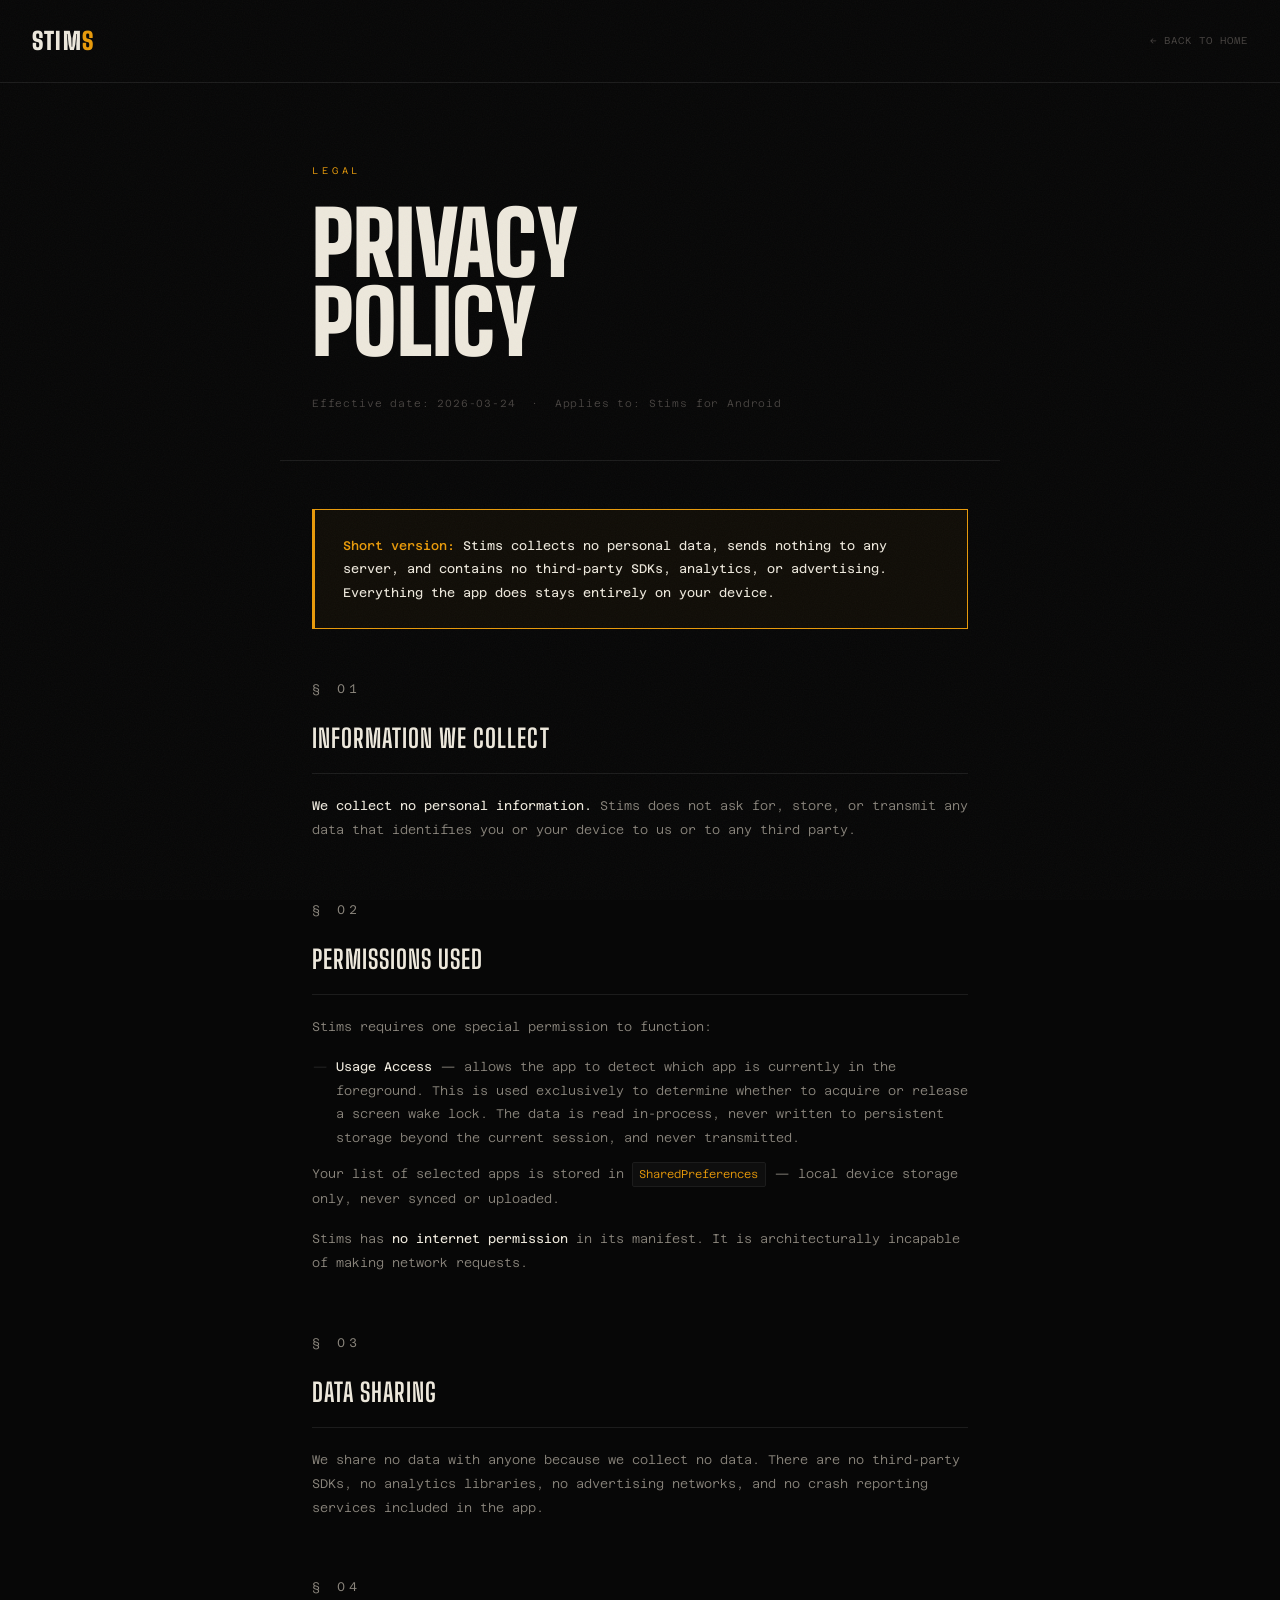
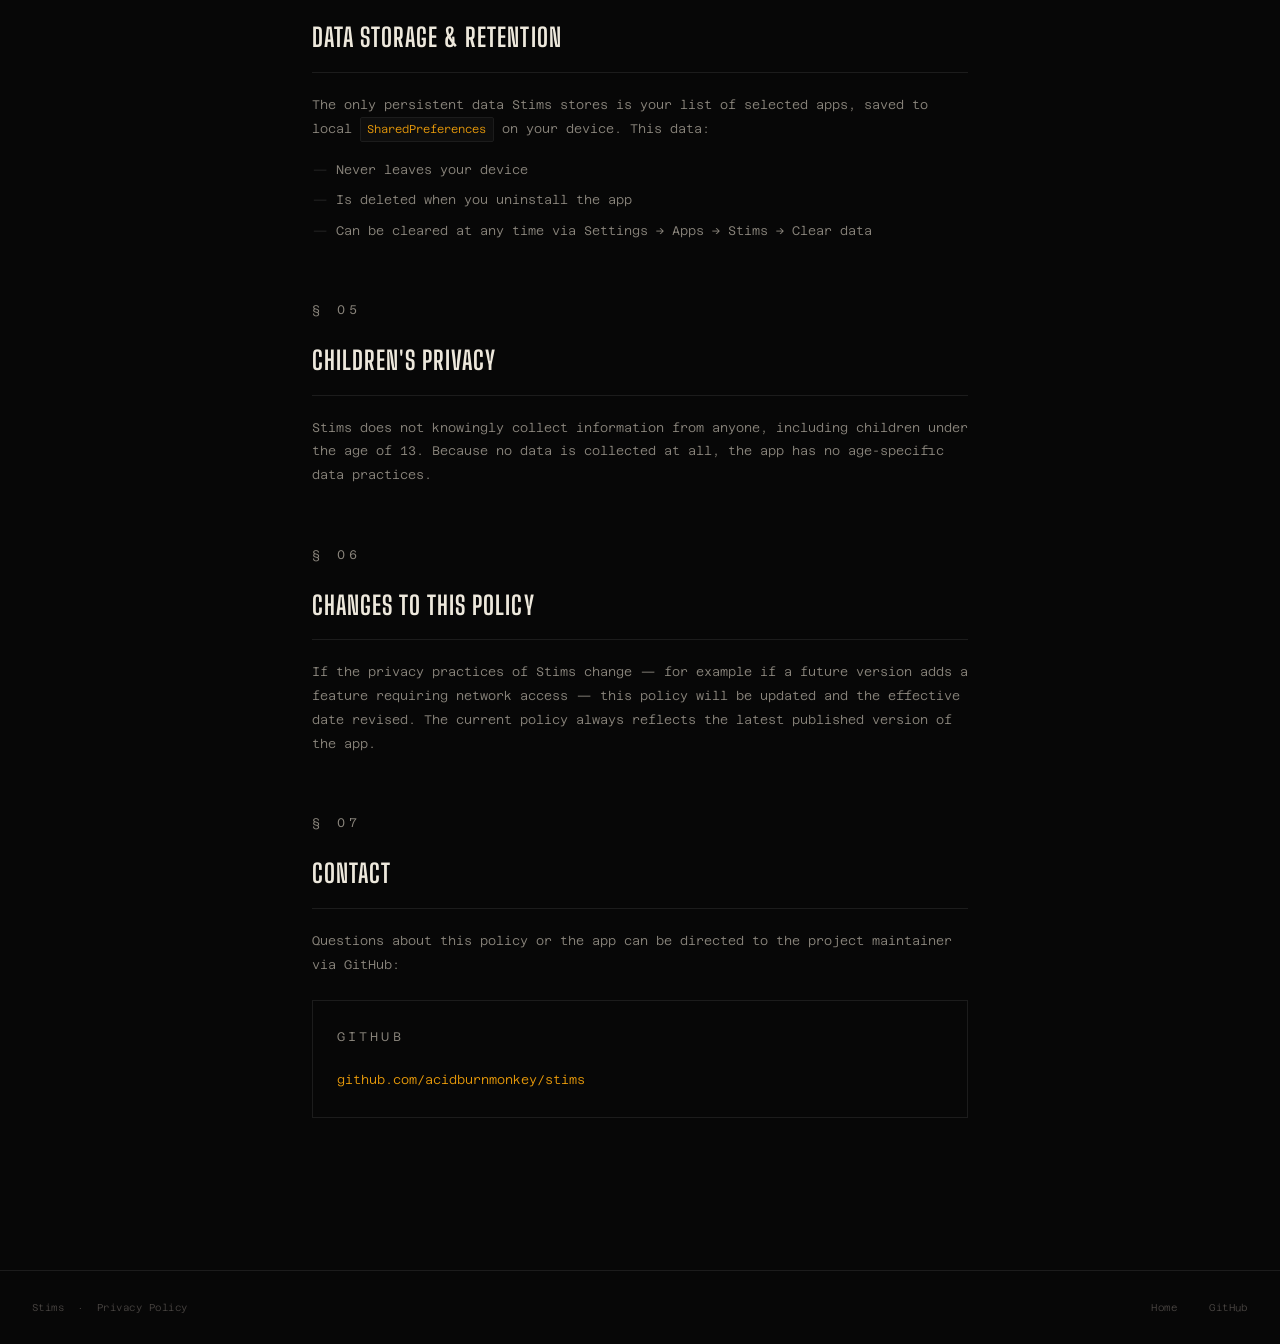
==== privacy.html @ cd24d122 "separated style to css files" ====
<!doctype html>
<html lang="en">

<head>
    <meta charset="UTF-8" />
    <meta name="viewport" content="width=device-width, initial-scale=1.0" />
    <title>Privacy Policy — Stims</title>
    <meta name="description"
        content="Privacy policy for Stims, an Android app that keeps your screen awake for selected apps." />
    <link rel="preconnect" href="https://fonts.googleapis.com" />
    <link rel="preconnect" href="https://fonts.gstatic.com" crossorigin />
    <link
        href="https://fonts.googleapis.com/css2?family=Big+Shoulders+Display:wght@700;900&family=Azeret+Mono:ital,wght@0,300;0,400;0,500;1,300&display=swap"
        rel="stylesheet" />

    <link rel="stylesheet" href="privacy.css" />
</head>

<body>
    <!-- ═══ HEADER ═══ -->
    <header>
        <a href="index.html" class="header-logo">STIM<span>S</span></a>
        <a href="index.html" class="header-back"> ← Back to home </a>
    </header>

    <!-- ═══ DOC HERO ═══ -->
    <div class="doc-hero">
        <p class="doc-eyebrow">Legal</p>
        <h1 class="doc-title">Privacy<br />Policy</h1>
        <p class="doc-meta">
            Effective date: 2026-03-24 &nbsp;·&nbsp; Applies to: Stims for Android
        </p>
    </div>

    <!-- ═══ SUMMARY ═══ -->
    <div class="summary-card">
        <div class="summary-box">
            <p>
                <strong>Short version:</strong> Stims collects no personal data, sends
                nothing to any server, and contains no third-party SDKs, analytics, or
                advertising. Everything the app does stays entirely on your device.
            </p>
        </div>
    </div>

    <!-- ═══ POLICY BODY ═══ -->
    <div class="doc-body">
        <div class="doc-section">
            <p class="doc-section-num">§ 01</p>
            <h2 class="doc-section-title">Information We Collect</h2>
            <p>
                <span class="highlight">We collect no personal information.</span>
                Stims does not ask for, store, or transmit any data that identifies
                you or your device to us or to any third party.
            </p>
        </div>

        <div class="doc-section">
            <p class="doc-section-num">§ 02</p>
            <h2 class="doc-section-title">Permissions Used</h2>
            <p>Stims requires one special permission to function:</p>
            <ul>
                <li>
                    <span class="highlight">Usage Access</span> — allows the app to
                    detect which app is currently in the foreground. This is used
                    exclusively to determine whether to acquire or release a screen wake
                    lock. The data is read in-process, never written to persistent
                    storage beyond the current session, and never transmitted.
                </li>
            </ul>
            <p>
                Your list of selected apps is stored in
                <span class="mono-tag">SharedPreferences</span> — local device storage
                only, never synced or uploaded.
            </p>
            <p>
                Stims has <span class="highlight">no internet permission</span> in its
                manifest. It is architecturally incapable of making network requests.
            </p>
        </div>

        <div class="doc-section">
            <p class="doc-section-num">§ 03</p>
            <h2 class="doc-section-title">Data Sharing</h2>
            <p>
                We share no data with anyone because we collect no data. There are no
                third-party SDKs, no analytics libraries, no advertising networks, and
                no crash reporting services included in the app.
            </p>
        </div>

        <div class="doc-section">
            <p class="doc-section-num">§ 04</p>
            <h2 class="doc-section-title">Data Storage &amp; Retention</h2>
            <p>
                The only persistent data Stims stores is your list of selected apps,
                saved to local <span class="mono-tag">SharedPreferences</span> on your
                device. This data:
            </p>
            <ul>
                <li>Never leaves your device</li>
                <li>Is deleted when you uninstall the app</li>
                <li>
                    Can be cleared at any time via Settings → Apps → Stims → Clear data
                </li>
            </ul>
        </div>

        <div class="doc-section">
            <p class="doc-section-num">§ 05</p>
            <h2 class="doc-section-title">Children's Privacy</h2>
            <p>
                Stims does not knowingly collect information from anyone, including
                children under the age of 13. Because no data is collected at all, the
                app has no age-specific data practices.
            </p>
        </div>

        <div class="doc-section">
            <p class="doc-section-num">§ 06</p>
            <h2 class="doc-section-title">Changes to This Policy</h2>
            <p>
                If the privacy practices of Stims change — for example if a future
                version adds a feature requiring network access — this policy will be
                updated and the effective date revised. The current policy always
                reflects the latest published version of the app.
            </p>
        </div>

        <div class="doc-section">
            <p class="doc-section-num">§ 07</p>
            <h2 class="doc-section-title">Contact</h2>
            <p>
                Questions about this policy or the app can be directed to the project
                maintainer via GitHub:
            </p>
            <div class="contact-block">
                <p class="contact-label">GitHub</p>
                <a href="https://github.com/acidburnmonkey/stims" target="_blank"
                    rel="noopener noreferrer">github.com/acidburnmonkey/stims</a>
            </div>
        </div>
    </div>

    <!-- ═══ FOOTER ═══ -->
    <footer>
        <p class="footer-left">Stims &nbsp;·&nbsp; Privacy Policy</p>
        <nav class="footer-links">
            <a href="index.html">Home</a>
            <a href="https://github.com/acidburnmonkey/stims" target="_blank" rel="noopener noreferrer">GitHub</a>
        </nav>
    </footer>
</body>

</html>
---- privacy.css ----
:root {
    --bg: #070707;
    --surface: #0e0e0e;
    --border: #1c1c1c;
    --border-mid: #282828;
    --amber: #e89a0a;
    --text: #ede8dc;
    --text-dim: #8a857c;
    --text-muted: #474340;
}

*,
*::before,
*::after {
    box-sizing: border-box;
    margin: 0;
    padding: 0;
}

html {
    scroll-behavior: smooth;
}

body {
    background-color: var(--bg);
    color: var(--text);
    font-family: 'Azeret Mono', monospace;
    font-weight: 300;
    line-height: 1.75;
    min-height: 100vh;
}

body::after {
    content: '';
    position: fixed;
    inset: 0;
    background-image: url("data:image/svg+xml,%3Csvg xmlns='http://www.w3.org/2000/svg' width='300' height='300'%3E%3Cfilter id='n'%3E%3CfeTurbulence type='fractalNoise' baseFrequency='0.85' numOctaves='4' stitchTiles='stitch'/%3E%3C/filter%3E%3Crect width='300' height='300' filter='url(%23n)' opacity='1'/%3E%3C/svg%3E");
    opacity: 0.035;
    pointer-events: none;
    z-index: 999;
}

/* ─── HEADER ─── */
header {
    border-bottom: 1px solid var(--border);
    padding: 1.25rem 2rem;
    display: flex;
    align-items: center;
    justify-content: space-between;
    gap: 1rem;
}

.header-logo {
    font-family: 'Big Shoulders Display', sans-serif;
    font-weight: 900;
    font-size: 1.5rem;
    letter-spacing: 0.05em;
    text-transform: uppercase;
    color: var(--text);
    text-decoration: none;
}

.header-logo span {
    color: var(--amber);
}

.header-back {
    font-size: 0.62rem;
    color: var(--text-muted);
    text-decoration: none;
    letter-spacing: 0.1em;
    text-transform: uppercase;
    transition: color 0.18s;
    display: flex;
    align-items: center;
    gap: 0.4rem;
}

.header-back:hover {
    color: var(--amber);
}

/* ─── HERO ─── */
.doc-hero {
    padding: 5rem 2rem 3rem;
    max-width: 720px;
    margin: 0 auto;
    border-bottom: 1px solid var(--border);
}

.doc-eyebrow {
    font-size: 0.6rem;
    letter-spacing: 0.4em;
    color: var(--amber);
    text-transform: uppercase;
    margin-bottom: 1.5rem;
}

.doc-title {
    font-family: 'Big Shoulders Display', sans-serif;
    font-weight: 900;
    font-size: clamp(3rem, 8vw, 5.5rem);
    line-height: 0.9;
    text-transform: uppercase;
    color: var(--text);
    margin-bottom: 2rem;
}

.doc-meta {
    font-size: 0.65rem;
    color: var(--text-muted);
    letter-spacing: 0.08em;
}

/* ─── SUMMARY CARD ─── */
.summary-card {
    max-width: 720px;
    margin: 3rem auto 0;
    padding: 0 2rem;
}

.summary-box {
    border: 1px solid var(--amber);
    border-left: 3px solid var(--amber);
    padding: 1.5rem 1.75rem;
    background: rgba(232, 154, 10, 0.04);
}

.summary-box p {
    font-size: 0.78rem;
    font-weight: 400;
    color: var(--text);
    line-height: 1.85;
}

.summary-box strong {
    color: var(--amber);
    font-weight: 500;
}

/* ─── DOC BODY ─── */
.doc-body {
    max-width: 720px;
    margin: 0 auto;
    padding: 3rem 2rem 6rem;
}

.doc-section {
    margin-bottom: 3.5rem;
}

.doc-section-num {
    font-size: 0.58rem;
    letter-spacing: 0.35em;
    color: var(--text-muted);
    text-transform: uppercase;
    margin-bottom: 0.5rem;
}

.doc-section-title {
    font-family: 'Big Shoulders Display', sans-serif;
    font-weight: 700;
    font-size: 1.6rem;
    text-transform: uppercase;
    letter-spacing: 0.04em;
    color: var(--text);
    margin-bottom: 1.25rem;
    padding-bottom: 0.75rem;
    border-bottom: 1px solid var(--border);
}

.doc-section p {
    font-size: 0.78rem;
    font-weight: 300;
    color: var(--text-dim);
    line-height: 1.9;
    margin-bottom: 1rem;
}

.doc-section p:last-child {
    margin-bottom: 0;
}

.doc-section ul {
    list-style: none;
    padding: 0;
    margin: 0.75rem 0;
}

.doc-section ul li {
    font-size: 0.78rem;
    font-weight: 300;
    color: var(--text-dim);
    line-height: 1.9;
    padding-left: 1.5rem;
    position: relative;
    margin-bottom: 0.4rem;
}

.doc-section ul li::before {
    content: '—';
    position: absolute;
    left: 0;
    color: var(--border-mid);
}

.highlight {
    color: var(--text);
    font-weight: 400;
}

.mono-tag {
    display: inline-block;
    background: var(--surface);
    border: 1px solid var(--border);
    padding: 0.08rem 0.4rem;
    border-radius: 2px;
    font-size: 0.7rem;
    color: var(--amber);
}

/* Contact block */
.contact-block {
    border: 1px solid var(--border);
    padding: 1.5rem;
    margin-top: 1.5rem;
}

.contact-label {
    font-size: 0.58rem;
    letter-spacing: 0.25em;
    color: var(--text-muted);
    text-transform: uppercase;
    margin-bottom: 0.5rem;
}

.contact-block a {
    color: var(--amber);
    text-decoration: none;
    font-size: 0.78rem;
    transition: color 0.18s;
}

.contact-block a:hover {
    color: #ffb020;
    text-decoration: underline;
}

/* ─── FOOTER ─── */
footer {
    border-top: 1px solid var(--border);
    padding: 1.75rem 2rem;
    display: flex;
    justify-content: space-between;
    align-items: center;
    flex-wrap: wrap;
    gap: 1rem;
}

.footer-left {
    font-size: 0.62rem;
    color: var(--text-muted);
    letter-spacing: 0.05em;
}

.footer-links {
    display: flex;
    gap: 2rem;
}

.footer-links a {
    font-size: 0.62rem;
    color: var(--text-muted);
    text-decoration: none;
    letter-spacing: 0.05em;
    transition: color 0.18s;
}

.footer-links a:hover {
    color: var(--amber);
}

@media (max-width: 600px) {
    footer {
        flex-direction: column;
        text-align: center;
    }

    .footer-links {
        justify-content: center;
    }
}
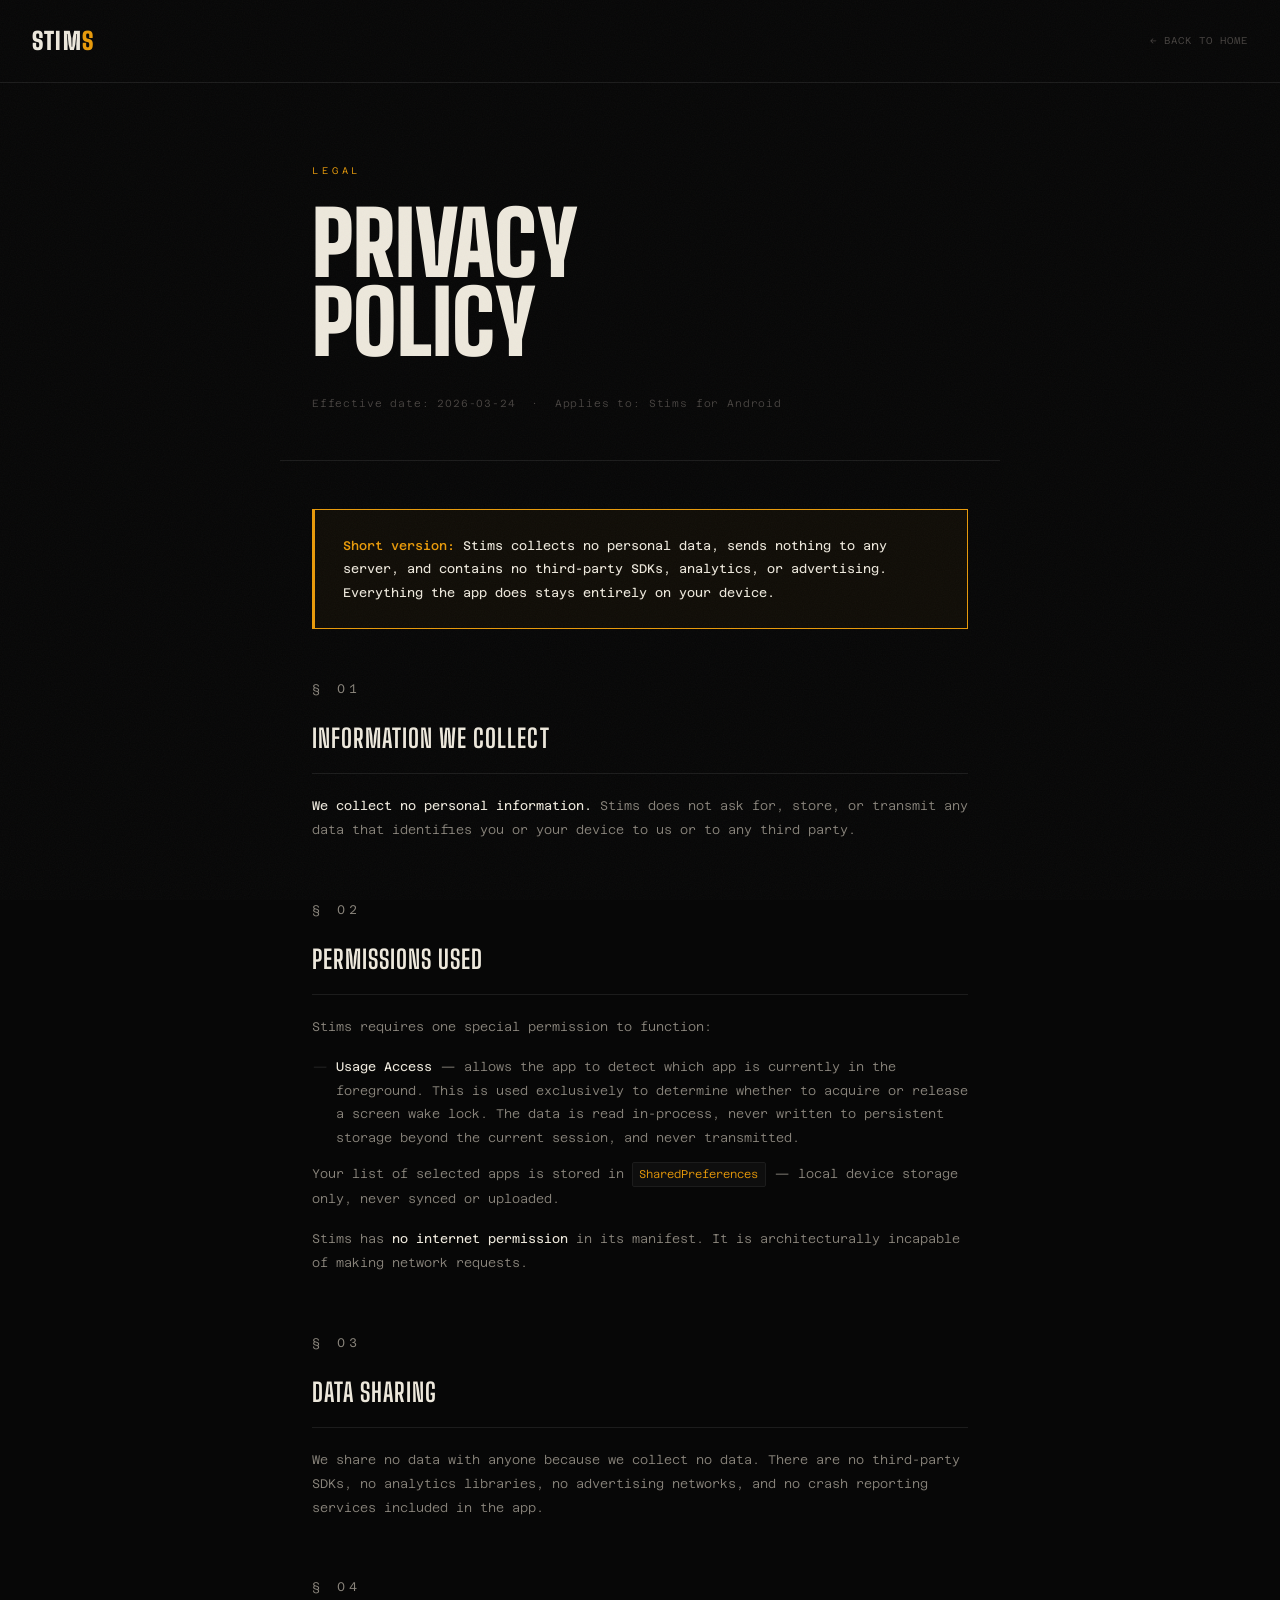
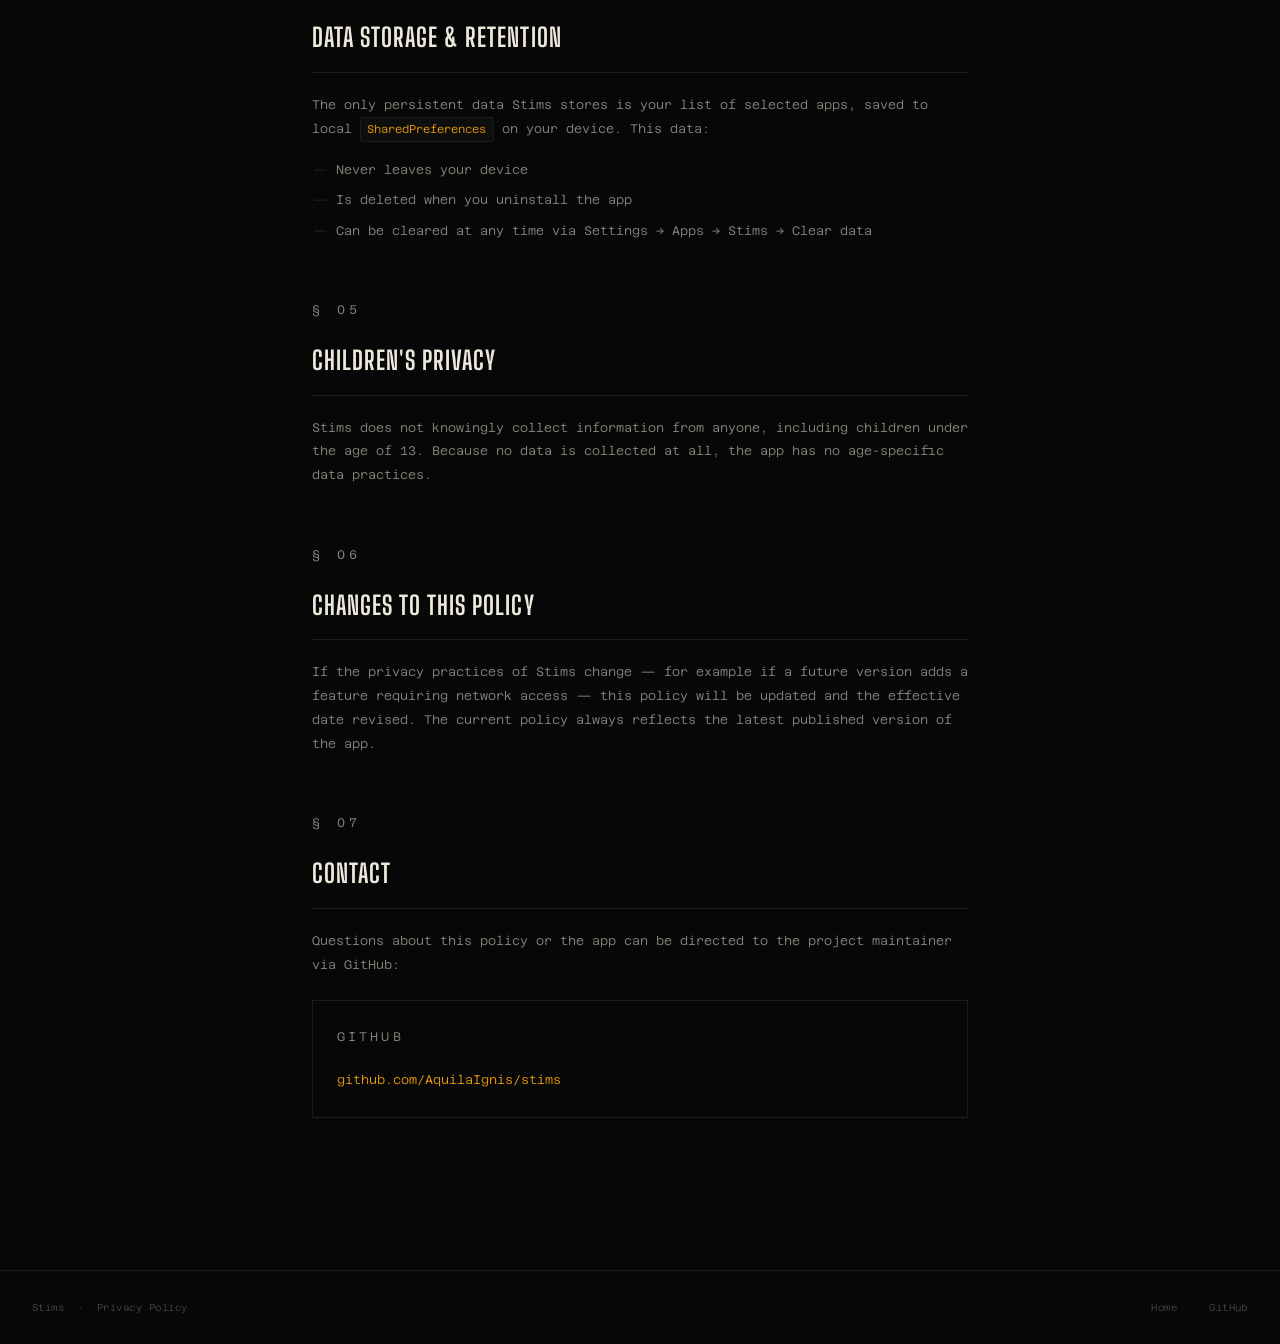
==== commit 5231ea92: "updated phoneScreenshots and github username" ====
--- a/privacy.html
+++ b/privacy.html
@@ -1,155 +1,165 @@
 <!doctype html>
 <html lang="en">
-
-<head>
+  <head>
     <meta charset="UTF-8" />
     <meta name="viewport" content="width=device-width, initial-scale=1.0" />
     <title>Privacy Policy — Stims</title>
-    <meta name="description"
-        content="Privacy policy for Stims, an Android app that keeps your screen awake for selected apps." />
+    <meta
+      name="description"
+      content="Privacy policy for Stims, an Android app that keeps your screen awake for selected apps."
+    />
     <link rel="preconnect" href="https://fonts.googleapis.com" />
     <link rel="preconnect" href="https://fonts.gstatic.com" crossorigin />
     <link
-        href="https://fonts.googleapis.com/css2?family=Big+Shoulders+Display:wght@700;900&family=Azeret+Mono:ital,wght@0,300;0,400;0,500;1,300&display=swap"
-        rel="stylesheet" />
+      href="https://fonts.googleapis.com/css2?family=Big+Shoulders+Display:wght@700;900&family=Azeret+Mono:ital,wght@0,300;0,400;0,500;1,300&display=swap"
+      rel="stylesheet"
+    />
 
     <link rel="stylesheet" href="privacy.css" />
-</head>
+  </head>
 
-<body>
+  <body>
     <!-- ═══ HEADER ═══ -->
     <header>
-        <a href="index.html" class="header-logo">STIM<span>S</span></a>
-        <a href="index.html" class="header-back"> ← Back to home </a>
+      <a href="index.html" class="header-logo">STIM<span>S</span></a>
+      <a href="index.html" class="header-back"> ← Back to home </a>
     </header>
 
     <!-- ═══ DOC HERO ═══ -->
     <div class="doc-hero">
-        <p class="doc-eyebrow">Legal</p>
-        <h1 class="doc-title">Privacy<br />Policy</h1>
-        <p class="doc-meta">
-            Effective date: 2026-03-24 &nbsp;·&nbsp; Applies to: Stims for Android
-        </p>
+      <p class="doc-eyebrow">Legal</p>
+      <h1 class="doc-title">Privacy<br />Policy</h1>
+      <p class="doc-meta">
+        Effective date: 2026-03-24 &nbsp;·&nbsp; Applies to: Stims for Android
+      </p>
     </div>
 
     <!-- ═══ SUMMARY ═══ -->
     <div class="summary-card">
-        <div class="summary-box">
-            <p>
-                <strong>Short version:</strong> Stims collects no personal data, sends
-                nothing to any server, and contains no third-party SDKs, analytics, or
-                advertising. Everything the app does stays entirely on your device.
-            </p>
-        </div>
+      <div class="summary-box">
+        <p>
+          <strong>Short version:</strong> Stims collects no personal data, sends
+          nothing to any server, and contains no third-party SDKs, analytics, or
+          advertising. Everything the app does stays entirely on your device.
+        </p>
+      </div>
     </div>
 
     <!-- ═══ POLICY BODY ═══ -->
     <div class="doc-body">
-        <div class="doc-section">
-            <p class="doc-section-num">§ 01</p>
-            <h2 class="doc-section-title">Information We Collect</h2>
-            <p>
-                <span class="highlight">We collect no personal information.</span>
-                Stims does not ask for, store, or transmit any data that identifies
-                you or your device to us or to any third party.
-            </p>
+      <div class="doc-section">
+        <p class="doc-section-num">§ 01</p>
+        <h2 class="doc-section-title">Information We Collect</h2>
+        <p>
+          <span class="highlight">We collect no personal information.</span>
+          Stims does not ask for, store, or transmit any data that identifies
+          you or your device to us or to any third party.
+        </p>
+      </div>
+
+      <div class="doc-section">
+        <p class="doc-section-num">§ 02</p>
+        <h2 class="doc-section-title">Permissions Used</h2>
+        <p>Stims requires one special permission to function:</p>
+        <ul>
+          <li>
+            <span class="highlight">Usage Access</span> — allows the app to
+            detect which app is currently in the foreground. This is used
+            exclusively to determine whether to acquire or release a screen wake
+            lock. The data is read in-process, never written to persistent
+            storage beyond the current session, and never transmitted.
+          </li>
+        </ul>
+        <p>
+          Your list of selected apps is stored in
+          <span class="mono-tag">SharedPreferences</span> — local device storage
+          only, never synced or uploaded.
+        </p>
+        <p>
+          Stims has <span class="highlight">no internet permission</span> in its
+          manifest. It is architecturally incapable of making network requests.
+        </p>
+      </div>
+
+      <div class="doc-section">
+        <p class="doc-section-num">§ 03</p>
+        <h2 class="doc-section-title">Data Sharing</h2>
+        <p>
+          We share no data with anyone because we collect no data. There are no
+          third-party SDKs, no analytics libraries, no advertising networks, and
+          no crash reporting services included in the app.
+        </p>
+      </div>
+
+      <div class="doc-section">
+        <p class="doc-section-num">§ 04</p>
+        <h2 class="doc-section-title">Data Storage &amp; Retention</h2>
+        <p>
+          The only persistent data Stims stores is your list of selected apps,
+          saved to local <span class="mono-tag">SharedPreferences</span> on your
+          device. This data:
+        </p>
+        <ul>
+          <li>Never leaves your device</li>
+          <li>Is deleted when you uninstall the app</li>
+          <li>
+            Can be cleared at any time via Settings → Apps → Stims → Clear data
+          </li>
+        </ul>
+      </div>
+
+      <div class="doc-section">
+        <p class="doc-section-num">§ 05</p>
+        <h2 class="doc-section-title">Children's Privacy</h2>
+        <p>
+          Stims does not knowingly collect information from anyone, including
+          children under the age of 13. Because no data is collected at all, the
+          app has no age-specific data practices.
+        </p>
+      </div>
+
+      <div class="doc-section">
+        <p class="doc-section-num">§ 06</p>
+        <h2 class="doc-section-title">Changes to This Policy</h2>
+        <p>
+          If the privacy practices of Stims change — for example if a future
+          version adds a feature requiring network access — this policy will be
+          updated and the effective date revised. The current policy always
+          reflects the latest published version of the app.
+        </p>
+      </div>
+
+      <div class="doc-section">
+        <p class="doc-section-num">§ 07</p>
+        <h2 class="doc-section-title">Contact</h2>
+        <p>
+          Questions about this policy or the app can be directed to the project
+          maintainer via GitHub:
+        </p>
+        <div class="contact-block">
+          <p class="contact-label">GitHub</p>
+          <a
+            href="https://github.com/AquilaIgnis/stims"
+            target="_blank"
+            rel="noopener noreferrer"
+            >github.com/AquilaIgnis/stims</a
+          >
         </div>
-
-        <div class="doc-section">
-            <p class="doc-section-num">§ 02</p>
-            <h2 class="doc-section-title">Permissions Used</h2>
-            <p>Stims requires one special permission to function:</p>
-            <ul>
-                <li>
-                    <span class="highlight">Usage Access</span> — allows the app to
-                    detect which app is currently in the foreground. This is used
-                    exclusively to determine whether to acquire or release a screen wake
-                    lock. The data is read in-process, never written to persistent
-                    storage beyond the current session, and never transmitted.
-                </li>
-            </ul>
-            <p>
-                Your list of selected apps is stored in
-                <span class="mono-tag">SharedPreferences</span> — local device storage
-                only, never synced or uploaded.
-            </p>
-            <p>
-                Stims has <span class="highlight">no internet permission</span> in its
-                manifest. It is architecturally incapable of making network requests.
-            </p>
-        </div>
-
-        <div class="doc-section">
-            <p class="doc-section-num">§ 03</p>
-            <h2 class="doc-section-title">Data Sharing</h2>
-            <p>
-                We share no data with anyone because we collect no data. There are no
-                third-party SDKs, no analytics libraries, no advertising networks, and
-                no crash reporting services included in the app.
-            </p>
-        </div>
-
-        <div class="doc-section">
-            <p class="doc-section-num">§ 04</p>
-            <h2 class="doc-section-title">Data Storage &amp; Retention</h2>
-            <p>
-                The only persistent data Stims stores is your list of selected apps,
-                saved to local <span class="mono-tag">SharedPreferences</span> on your
-                device. This data:
-            </p>
-            <ul>
-                <li>Never leaves your device</li>
-                <li>Is deleted when you uninstall the app</li>
-                <li>
-                    Can be cleared at any time via Settings → Apps → Stims → Clear data
-                </li>
-            </ul>
-        </div>
-
-        <div class="doc-section">
-            <p class="doc-section-num">§ 05</p>
-            <h2 class="doc-section-title">Children's Privacy</h2>
-            <p>
-                Stims does not knowingly collect information from anyone, including
-                children under the age of 13. Because no data is collected at all, the
-                app has no age-specific data practices.
-            </p>
-        </div>
-
-        <div class="doc-section">
-            <p class="doc-section-num">§ 06</p>
-            <h2 class="doc-section-title">Changes to This Policy</h2>
-            <p>
-                If the privacy practices of Stims change — for example if a future
-                version adds a feature requiring network access — this policy will be
-                updated and the effective date revised. The current policy always
-                reflects the latest published version of the app.
-            </p>
-        </div>
-
-        <div class="doc-section">
-            <p class="doc-section-num">§ 07</p>
-            <h2 class="doc-section-title">Contact</h2>
-            <p>
-                Questions about this policy or the app can be directed to the project
-                maintainer via GitHub:
-            </p>
-            <div class="contact-block">
-                <p class="contact-label">GitHub</p>
-                <a href="https://github.com/acidburnmonkey/stims" target="_blank"
-                    rel="noopener noreferrer">github.com/acidburnmonkey/stims</a>
-            </div>
-        </div>
+      </div>
     </div>
 
     <!-- ═══ FOOTER ═══ -->
     <footer>
-        <p class="footer-left">Stims &nbsp;·&nbsp; Privacy Policy</p>
-        <nav class="footer-links">
-            <a href="index.html">Home</a>
-            <a href="https://github.com/acidburnmonkey/stims" target="_blank" rel="noopener noreferrer">GitHub</a>
-        </nav>
+      <p class="footer-left">Stims &nbsp;·&nbsp; Privacy Policy</p>
+      <nav class="footer-links">
+        <a href="index.html">Home</a>
+        <a
+          href="https://github.com/AquilaIgnis/stims"
+          target="_blank"
+          rel="noopener noreferrer"
+          >GitHub</a
+        >
+      </nav>
     </footer>
-</body>
-
+  </body>
 </html>
